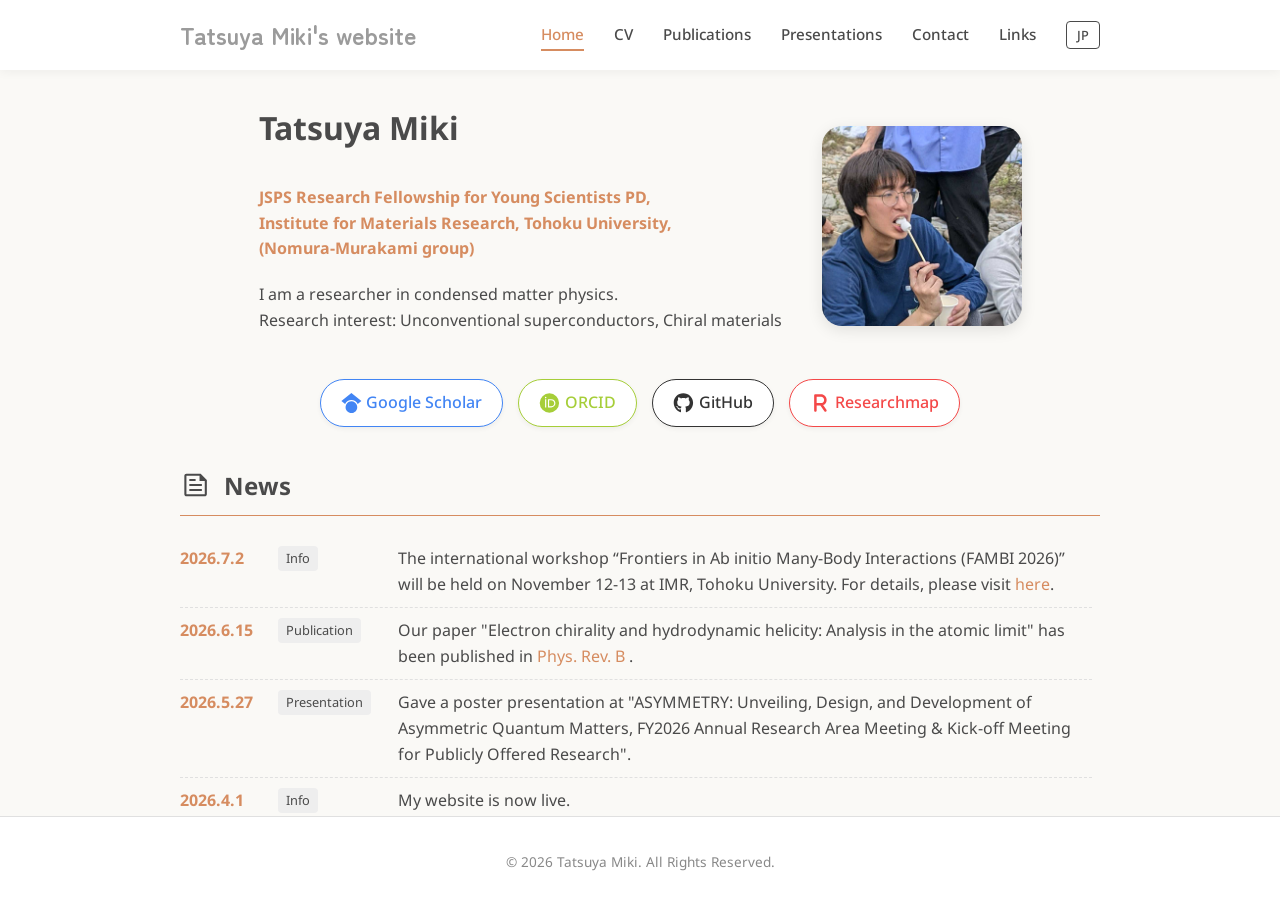
==== index-en.html @ b2141d71 "update profile" ====
<!DOCTYPE html>
<html lang="en">
<head id="head">
    <meta charset="UTF-8">
    <meta name="viewport" content="width=device-width, initial-scale=1.0">
    <meta name="description" content="Website of Tatsuya Miki. Research interest: condensed matter theory, unconventional superconductors, chiral materials.">
    <meta property="og:title" content="Tatsuya Miki's website">
    <meta property="og:description" content="Website of Tatsuya Miki. Research interest: condensed matter theory, unconventional superconductors, chiral materials.">
    <meta property="og:type" content="website">
    <meta property="og:site_name" content="Tatsuya Miki's website">
    <script type="application/ld+json">
    {
        "@context": "https://schema.org",
        "@type": "Person",
        "name": "Tatsuya Miki",
        "alternateName": "三木 健矢",
        "sameAs": [
            "https://scholar.google.co.jp/citations?user=BBQgHcEAAAAJ&hl=ja&oi=ao",
            "https://orcid.org/0009-0005-3010-637X",
            "https://github.com/tatsuyamiki",
            "https://researchmap.jp/tatsuya.miki"
        ]
    }
    </script>
    <script src="assets/js/header.js" defer></script>
    <title>Tatsuya Miki's website</title>
    <link rel="stylesheet" href="assets/css/style.css">
</head>
<body>

    <header class="site-header">
        <div class="container header-container">
            <div class="logo">
                <a href="index-en.html">Tatsuya Miki's website</a>
            </div>
            
            <button class="hamburger" aria-label="Menu">
                <span></span>
                <span></span>
                <span></span>
            </button>

            <nav class="main-nav">
                <ul>
                    <li><a href="index-en.html" class="current">Home</a></li>
                    <li><a href="en/cv.html">CV</a></li>
                    <li><a href="en/publications.html">Publications</a></li>
                    <li><a href="en/presentations.html">Presentations</a></li>
                    <li><a href="en/contact.html">Contact</a></li>
                    <li><a href="en/links.html">Links</a></li>
                    <li class="lang-switch"><a href="index.html">JP</a></li>
                </ul>
            </nav>
        </div>
    </header>

    <main class="container">
        
        <section class="profile-section">
            <div class="profile-text">
                <p class="myname">Tatsuya Miki</p>
                <p class="position">
                    JSPS Research Fellowship for Young Scientists PD, <br>
                    Institute for Materials Research, Tohoku University, <br>
                    <a href="https://www.nomura-lab.imr.tohoku.ac.jp/english/home">
                        (Nomura-Murakami group)
                    </a>
                </p>
                <p class="intro">
                    I am a researcher in condensed matter physics. <br> 
                    Research interest: Unconventional superconductors, Chiral materials
                </p>
            </div>
            
            <div class="profile-image">
                <img src="assets/img/profile.jpg" alt="Profile image" decoding="async" fetchpriority="high">
            </div>
        </section>

        <section>
            <div class="social-links">
                <a href="https://scholar.google.co.jp/citations?user=BBQgHcEAAAAJ" target="_blank" class="btn btn-scholar">
                    <svg xmlns="http://www.w3.org/2000/svg" viewBox="0 0 512 512" class="icon" aria-hidden="true">
                        <!--!Font Awesome Free v7.2.0 by @fontawesome - https://fontawesome.com License - https://fontawesome.com/license/free Copyright 2026 Fonticons, Inc.-->
                        <path d="M390.9 298.5s0 .1 .1 .1c9.2 19.4 14.4 41.1 14.4 64-.1 82.5-66.9 149.4-149.4 149.4S106.7 445.1 106.7 362.7c0-22.9 5.2-44.6 14.4-64 1.7-3.6 3.6-7.2 5.6-10.7 4.4-7.6 9.4-14.7 15-21.3 27.4-32.6 68.5-53.3 114.4-53.3 33.6 0 64.6 11.1 89.6 29.9 9.1 6.9 17.4 14.7 24.8 23.5 5.6 6.6 10.6 13.8 15 21.3 2 3.4 3.8 7 5.5 10.5l-.1-.1zm26.4-18.8c-30.1-58.4-91-98.4-161.3-98.4s-131.2 40-161.3 98.4l-94.7-77 256-202.7 256 202.7-94.7 77.1 0-.1z"/>
                    </svg>
                    Google Scholar
                </a>
                <a href="https://orcid.org/0009-0005-3010-637X" target="_blank" class="btn btn-orcid">
                    <svg xmlns="http://www.w3.org/2000/svg" viewBox="0 0 512 512" class="icon" aria-hidden="true">
                        <!--!Font Awesome Free v7.2.0 by @fontawesome - https://fontawesome.com License - https://fontawesome.com/license/free Copyright 2026 Fonticons, Inc.-->
                        <path d="M294.7 188.2l-45.9 0 0 153.8 47.5 0c67.6 0 83.1-51.3 83.1-76.9 0-41.6-26.5-76.9-84.7-76.9zM256 8a248 248 0 1 0 0 496 248 248 0 1 0 0-496zM175.2 368.8l-29.8 0 0-207.5 29.8 0 0 207.5zM160.3 98.5a19.6 19.6 0 1 1 0 39.2 19.6 19.6 0 1 1 0-39.2zM300 369l-81 0 0-207.7 80.6 0c76.7 0 110.4 54.8 110.4 103.9 0 53.3-41.7 103.9-110 103.9z"/>
                    </svg>
                    ORCID
                </a>
                <a href="https://github.com/tatsuyamiki" target="_blank" class="btn btn-github">
                    <svg xmlns="http://www.w3.org/2000/svg" viewBox="0 0 512 512" class="icon" aria-hidden="true">
                        <!--!Font Awesome Free v7.2.0 by @fontawesome - https://fontawesome.com License - https://fontawesome.com/license/free Copyright 2026 Fonticons, Inc.-->
                        <path d="M173.9 397.4c0 2-2.3 3.6-5.2 3.6-3.3 .3-5.6-1.3-5.6-3.6 0-2 2.3-3.6 5.2-3.6 3-.3 5.6 1.3 5.6 3.6zm-31.1-4.5c-.7 2 1.3 4.3 4.3 4.9 2.6 1 5.6 0 6.2-2s-1.3-4.3-4.3-5.2c-2.6-.7-5.5 .3-6.2 2.3zm44.2-1.7c-2.9 .7-4.9 2.6-4.6 4.9 .3 2 2.9 3.3 5.9 2.6 2.9-.7 4.9-2.6 4.6-4.6-.3-1.9-3-3.2-5.9-2.9zM252.8 8c-138.7 0-244.8 105.3-244.8 244 0 110.9 69.8 205.8 169.5 239.2 12.8 2.3 17.3-5.6 17.3-12.1 0-6.2-.3-40.4-.3-61.4 0 0-70 15-84.7-29.8 0 0-11.4-29.1-27.8-36.6 0 0-22.9-15.7 1.6-15.4 0 0 24.9 2 38.6 25.8 21.9 38.6 58.6 27.5 72.9 20.9 2.3-16 8.8-27.1 16-33.7-55.9-6.2-112.3-14.3-112.3-110.5 0-27.5 7.6-41.3 23.6-58.9-2.6-6.5-11.1-33.3 2.6-67.9 20.9-6.5 69 27 69 27 20-5.6 41.5-8.5 62.8-8.5s42.8 2.9 62.8 8.5c0 0 48.1-33.6 69-27 13.7 34.7 5.2 61.4 2.6 67.9 16 17.7 25.8 31.5 25.8 58.9 0 96.5-58.9 104.2-114.8 110.5 9.2 7.9 17 22.9 17 46.4 0 33.7-.3 75.4-.3 83.6 0 6.5 4.6 14.4 17.3 12.1 100-33.2 167.8-128.1 167.8-239 0-138.7-112.5-244-251.2-244zM105.2 352.9c-1.3 1-1 3.3 .7 5.2 1.6 1.6 3.9 2.3 5.2 1 1.3-1 1-3.3-.7-5.2-1.6-1.6-3.9-2.3-5.2-1zm-10.8-8.1c-.7 1.3 .3 2.9 2.3 3.9 1.6 1 3.6 .7 4.3-.7 .7-1.3-.3-2.9-2.3-3.9-2-.6-3.6-.3-4.3 .7zm32.4 35.6c-1.6 1.3-1 4.3 1.3 6.2 2.3 2.3 5.2 2.6 6.5 1 1.3-1.3 .7-4.3-1.3-6.2-2.2-2.3-5.2-2.6-6.5-1zm-11.4-14.7c-1.6 1-1.6 3.6 0 5.9s4.3 3.3 5.6 2.3c1.6-1.3 1.6-3.9 0-6.2-1.4-2.3-4-3.3-5.6-2z"/>
                    </svg>
                    GitHub
                </a>
                <a href="https://researchmap.jp/tatsuya.miki" target="_blank" class="btn btn-researchmap">
                    <svg xmlns="http://www.w3.org/2000/svg" viewBox="0 0 320 512" class="icon" aria-hidden="true">
                        <!--!Font Awesome Free v7.2.0 by @fontawesome - https://fontawesome.com License - https://fontawesome.com/license/free Copyright 2026 Fonticons, Inc.-->
                        <path d="M32 32C14.3 32 0 46.3 0 64L0 448c0 17.7 14.3 32 32 32s32-14.3 32-32l0-128 95.3 0 102.4 146.4c10.1 14.5 30.1 18 44.6 7.9s18-30.1 7.9-44.6L230.1 309.5C282.8 288.1 320 236.4 320 176 320 96.5 255.5 32 176 32L32 32zM176 256l-112 0 0-160 112 0c44.2 0 80 35.8 80 80s-35.8 80-80 80z"/>
                    </svg>
                    Researchmap
                </a>
            </div>
        </section>

        <section class="news-section">
            <h2>
                <svg xmlns="http://www.w3.org/2000/svg" viewBox="0 -960 960 960" class="icon" aria-hidden="true">
                    <path d="M186.67-120q-27 0-46.84-19.83Q120-159.67 120-186.67v-586.66q0-27 19.83-46.84Q159.67-840 186.67-840h454.66L840-641.33v454.66q0 27-19.83 46.84Q800.33-120 773.33-120H186.67Zm0-66.67h586.66v-419.04H606v-167.62H186.67v586.66Zm92.66-100.66h401.34V-354H279.33v66.67Zm0-318.67H480v-66.67H279.33V-606Zm0 159.33h401.34v-66.66H279.33v66.66Zm-92.66-326.66v167.62-167.62V-186.67v-586.66Z"/>
                </svg>
                News
            </h2>
            <ul class="news-list">
                <!-- <li>
                    <span class="date">20YY.MM.DD</span>
                    <span class="tag"><span class="tag-badge">Publication</span></span>
                    <span class="text">Our paper <a href="https://doi.org/xxx" target="_blank">"title"</a> has been published in XX.</span>
                </li>
                <li>
                    <span class="date">20YY.MM.DD</span>
                    <span class="tag"><span class="tag-badge">Presentation</span></span>
                    <span class="text">Gave a presentation at the XX conference.</span>
                </li>　-->
                <li>
                    <span class="date">2026.7.2</span>
                    <span class="tag"><span class="tag-badge">Info</span></span>
                    <span class="text">The international workshop “Frontiers in Ab initio Many-Body Interactions (FAMBI 2026)” will be held on November 12-13 at IMR, Tohoku University. 
                        For details, please visit 
                        <a href="https://fambi.imr.tohoku.ac.jp" target="_blank" class="news-link">here</a>.
                    </span>
                </li>
                <li>
                    <span class="date">2026.6.15</span>
                    <span class="tag"><span class="tag-badge">Publication</span></span>
                    <span class="text">Our paper "Electron chirality and hydrodynamic helicity: Analysis in the atomic limit" has been published in <a href="https://doi.org/10.1103/ghyy-mynx" target="_blank" class="news-link">Phys. Rev. B
                        </a>.
                    </span>
                </li>
                <li>
                    <span class="date">2026.5.27</span>
                    <span class="tag"><span class="tag-badge">Presentation</span></span>
                    <span class="text">Gave a poster presentation at "ASYMMETRY: Unveiling, Design, and Development of Asymmetric Quantum Matters, FY2026 Annual Research Area Meeting & Kick-off Meeting for Publicly Offered Research".</span>
                </li>
                <li>
                    <span class="date">2026.4.1</span>
                    <span class="tag"><span class="tag-badge">Info</span></span>
                    <span class="text">My website is now live.</span>
                </li>
                <!-- <li>
                    <span class="date">~20YY.X.X</span> 
                    <span class="tag"><span class="tag-badge">Link</span></span>
                    <span class="text"><a href="en/archive.html" class="news-link"></span>News archive</a></span>.
                </li> -->
            </ul>
        </section>

    </main>

    <footer>
        <div class="container">
            <p>&copy; 2026 Tatsuya Miki. All Rights Reserved.</p>
        </div>
    </footer>

    <script src="assets/js/script.js"></script>
</body>
</html>
---- assets/css/style.css ----
:root {
    --bg-color: #faf9f6;
    --text-color: #4a4a4a;
    --accent-color: #d68c60;
    --nav-bg: #ffffff;
    --link-hover: #b56b42;
    --border-color: #e0e0e0;
}

/* default */
body {
    font-family: 'Noto Sans', 'Noto Sans JP', sans-serif;
    background-color: var(--bg-color);
    color: var(--text-color);
    margin: 0;
    line-height: 1.6;
    display: flex;
    flex-direction: column;
    min-height: 100vh;
    overflow-x: hidden;
}

a {
    text-decoration: none;
    color: var(--text-color);
    transition: color 0.3s;
}

a:hover {
    color: var(--accent-color);
}

ul {
    list-style: none;
    padding: 0;
    margin: 0;
}

svg.icon {
  fill: currentcolor;
  height: 1.25em;
  margin-right: 0.3em;
  overflow: hidden;
  vertical-align: -0.23em;
  width: 1.3em;
  flex-shrink: 0;
}

/* container for layout */
.container {
    box-sizing: border-box;
    max-width: 960px;
    margin: 0 auto;
    padding: 0 20px;
}

/* header */
.site-header {
    background-color: var(--nav-bg);
    box-shadow: 0 2px 10px rgba(0,0,0,0.05);
    position: sticky;
    top: 0;
    z-index: 1000;
}

.header-container {
    display: flex;
    justify-content: space-between;
    align-items: center;
    height: 70px;
}

.logo a {
    font-size: 1.5rem;
    font-weight: 700;
    letter-spacing: 0em;
    color: #9b9b9b;
    font-family: "Zen Maru Gothic", sans-serif;
}

/* navigation （desktop） */
.main-nav ul {
    display: flex;
    gap: 30px;
}

.main-nav a {
    font-size: 0.95rem;
    font-weight: 500;
}

.main-nav a.current {
    color: var(--accent-color);
    border-bottom: 2px solid var(--accent-color);
    padding-bottom: 5px;
}

.lang-switch a {
    border: 1px solid var(--text-color);
    padding: 4px 10px;
    border-radius: 4px;
    font-size: 0.8rem;
}

.lang-switch a:hover {
    background-color: var(--text-color);
    color: #fff;
}

/* hamburger */
.hamburger {
    display: none;
    background: none;
    border: none;
    cursor: pointer;
}

.hamburger span {
    display: block;
    width: 25px;
    height: 3px;
    background-color: var(--text-color);
    margin: 5px 0;
    transition: 0.3s;
}

/* main contents */
main {
    flex: 1;
    padding-top: 60px;
    padding-bottom: 60px;
}

.page-content {
    display: block;
    width: 100%;
    text-align: left;
}

.page-content > h1 {
    display: inline-block;
    margin: 40px 0 30px;
}

.page-content > section {
    display: block;
    width: 100%;
}

h1 {
  position: relative;
  display: inline-block;
  font-size: 2.0rem;
  padding: 0 0.5rem;
  z-index: 1;
  max-width: 100%;
}

h1::before {
  content: "";
  position: absolute;
  bottom: 8px;
  left: 0;
  width: 100%;
  height: 10px;
  background: var(--accent-color);
  z-index: -1;
  transform: rotate(-1deg);
  opacity: 0.7;
}

h2 {
    display: block;
    width: 100%;
    border-bottom: 1px solid var(--accent-color);
    padding-bottom: 10px;
    font-size: 1.5rem;
    margin-top: 40px;
}

/* toppage： profile */
.myname {
    color: var(--text-color);
    font-size: 2em;
    font-weight: bold;
}


.position {
    font-weight: bold;
    color: var(--accent-color);
    margin-bottom: 20px;
}

.position a {
    font-weight: inherit;
    color: inherit;
    margin-bottom: inherit;
}

.profile-section {
    display: flex;
    align-items: center;
    gap: 40px;
    justify-content: center;
}

.profile-image {
    margin-top: 40px;
}

.profile-image img {
    width: 200px;
    height: 200px;
    object-fit: cover;
    border-radius: 10%;
    box-shadow: 0 4px 15px rgba(0,0,0,0.1);
}

/* social links */
.social-links {
    margin-top: 30px;
    display: flex;
    gap: 15px;
    flex-wrap: wrap;
    justify-content: center;
}

.btn {
    display: inline-flex;
    align-items: center;
    padding: 10px 20px;
    border-radius: 30px;
    background-color: #fff;
    border: 1px solid var(--border-color);
    font-weight: 500;
    font-size: 1.0rem;
    transition: all 0.3s ease;
    box-shadow: 0 2px 5px rgba(0,0,0,0.05);
}

.btn:hover {
    transform: translateY(-2px);
    box-shadow: 0 4px 10px rgba(0,0,0,0.1);
}

.btn-scholar { color: #4285F4; border-color: #4285F4; }
.btn-orcid { color: #A6CE39; border-color: #A6CE39; }
.btn-github { color: #333; border-color: #333; }
.btn-researchmap { color: #f44848; border-color: #f44848; }

.btn-scholar:hover { color: #ffffff; border-color: #ffffff; background-color: #4285F4}
.btn-orcid:hover { color: #ffffff; border-color: #ffffff; background-color: #A6CE39}
.btn-github:hover { color: #ffffff; border-color: #ffffff; background-color: #333}
.btn-researchmap:hover { color: #ffffff; border-color: #ffffff; background-color: #f44848}

/* news */
.news-list {
    max-height: 280px;
    overflow-y: auto;
    padding-right: 8px;
}

.news-list li {
    padding: 10px 0;
    border-bottom: 1px dashed var(--border-color);
    display: flex;
    align-items: flex-start;
}

.news-list .date {
    width: 5.5em;
    font-weight: bold;
    margin-right: 10px;
    color: var(--accent-color);
}

.news-list .tag {
  width: 7.5em;
  flex-shrink: 0;
}

.news-list .tag-badge {
  display: inline-block;
  white-space: nowrap;
  vertical-align: top;
  background-color: #eee;
  padding: 2px 8px;
  border-radius: 4px;
  font-size: 0.8rem;
}

.news-list .text {
  flex: 1;
  min-width: 0;
}

.news-list .news-link {
    color: var(--accent-color);
}

/* table style (CV...etc) */
.cv-table {
    width: 98%;
    border-collapse: collapse;
}

.cv-table th, .cv-table td {
    padding: 12px 15px;
    text-align: left;
    border-bottom: 1px solid var(--border-color);
}

.cv-table th {
    width: 190px;
    color: var(--accent-color);
    font-weight: bold;
}

/* footer */
footer {
    background-color: var(--nav-bg);
    text-align: center;
    padding: 20px 0;
    font-size: 0.85rem;
    color: #888;
    border-top: 1px solid var(--border-color);
}


/* ---　　Publications --- */

.pub-list {
    padding-left: 2em;
    list-style: none;
}

.pub-list li {
    position: relative;
    margin-bottom: 15px;
    padding-left: 1.3em;
    text-indent: -0.1em;
}

.pub-list li::before {
    content: "■";
    position: absolute;
    left: 0;
    top: 1.2em;
    transform: translateY(-50%);
    color: var(--accent-color);
    font-size: 0.6em;
}

.pub-img {
    margin-left: 1em;
    margin-bottom: 0.5em;
}

/* visual emphasis (bold, highlight, etc.) */
.pub-list strong {
    color: var(--text-color);
    text-decoration: underline;
    text-decoration-color: var(--accent-color);
}

.pub-list a {
    color: #dc814c
}

.pub-main {
    display: inline;
}

.bibtex-tools {
    margin-left: 10px;
    display: inline-flex;
    gap: 8px;
    vertical-align: middle;
}

.bibtex-btn {
    font-size: 0.8rem;
    padding: 3px 8px;
    border: 1px solid #6e6868;
    background: #f7f6f4;
    color: #6e6868;
    border-radius: 8px;
    cursor: pointer;
    transition: background-color 0.2s, color 0.2s, border-color 0.2s;
}

.bibtex-btn:hover {
    background: var(--accent-color);
    color: #fff;
    border-color: var(--accent-color);
}

.bibtex-copy {
    font-size: 0.75rem;
    padding: 3px 8px;
    border: 1px solid #cfcfcf;
    background: #f5f5f5;
    color: #333;
    border-radius: 6px;
    cursor: pointer;
    box-shadow: 0 1px 0 rgba(0,0,0,0.06);
    letter-spacing: 0.02em;
    text-transform: none;
    transition: background-color 0.2s, color 0.2s, border-color 0.2s, box-shadow 0.2s, transform 0.15s;
}

.bibtex-copy:hover {
    background: #e9e9e9;
    border-color: #bdbdbd;
}

.bibtex-copy:active {
    transform: translateY(0);
    box-shadow: 0 0 0 rgba(0,0,0,0);
}

.bibtex-copy::before {
    content: "";
    display: inline-block;
    width: 12px;
    height: 12px;
    margin-right: 6px;
    vertical-align: -1px;
    background-color: currentColor;
    mask: url("data:image/svg+xml;utf8,<svg xmlns='http://www.w3.org/2000/svg' viewBox='0 0 24 24'><path d='M16 1H8a2 2 0 0 0-2 2v2H5a2 2 0 0 0-2 2v14a2 2 0 0 0 2 2h10a2 2 0 0 0 2-2v-2h2a2 2 0 0 0 2-2V5l-5-4ZM7 3a1 1 0 0 1 1-1h7v3h-8V3Zm9 18a1 1 0 0 1-1 1H5a1 1 0 0 1-1-1V7a1 1 0 0 1 1-1h1v12a2 2 0 0 0 2 2h8v1Zm3-4a1 1 0 0 1-1 1H8a1 1 0 0 1-1-1V6h9l3 3v8Z'/></svg>") no-repeat center / contain;
    -webkit-mask: url("data:image/svg+xml;utf8,<svg xmlns='http://www.w3.org/2000/svg' viewBox='0 0 24 24'><path d='M16 1H8a2 2 0 0 0-2 2v2H5a2 2 0 0 0-2 2v14a2 2 0 0 0 2 2h10a2 2 0 0 0 2-2v-2h2a2 2 0 0 0 2-2V5l-5-4ZM7 3a1 1 0 0 1 1-1h7v3h-8V3Zm9 18a1 1 0 0 1-1 1H5a1 1 0 0 1-1-1V7a1 1 0 0 1 1-1h1v12a2 2 0 0 0 2 2h8v1Zm3-4a1 1 0 0 1-1 1H8a1 1 0 0 1-1-1V6h9l3 3v8Z'/></svg>") no-repeat center / contain;
}

.bibtex-block {
    margin: 0.4em 0 0.6em;
    padding: 1.4em 0.8em 0.6em;
    background: #fff;
    border: 1px dashed var(--border-color);
    border-radius: 6px;
    white-space: pre-wrap;
    font-family: "Noto Sans", sans-serif;
    font-size: 0.85rem;
    color: #333;
    position: relative;
}

.bibtex-block .bibtex-copy {
    position: absolute;
    top: 8px;
    right: 8px;
    padding: 3px 8px;
    font-size: 0.75rem;
}

.bibtex-copy.is-copied {
    background: #3a8f4e;
    border-color: #3a8f4e;
    color: #fff;
}

.bibtex-copy.is-failed {
    background: #c94b4b;
    border-color: #c94b4b;
    color: #fff;
}

/* --- Access --- */
.page-content > .access-info {
    margin-bottom: 40px;
    display: grid;
    grid-template-columns: 1fr 1fr;
    gap: 40px;
    align-items: start;
}

.contact-box {
    min-width: 0;
}

.address-box {
    min-width: 0;
}

.access-info h3 {
    display: flex;
    align-items: center;
    margin: 0 0 12px;
    font-size: 1.5rem;
    font-weight: 600;
}

.access-info p {
    margin: 0 0 12px;
    font-size: 1rem;
    overflow-wrap: normal;
}

.en-address {
    margin-top: 10px;
    color: #666;
    font-size: 0.9rem;
}

.lab-name {
    margin-bottom: 8px;
}

.email-address {
    display: flex;
    flex-wrap: wrap;
    align-items: center;
    gap: 0.15em;
}

/* map */
.map-container {
    position: relative;
    grid-column: 1 / -1;
    min-width: 0;
    width: 100%;
    max-width: 100%;
    padding-bottom: 56.25%; /* aspect ratio 16:9 */
    height: 0;
    overflow: hidden;
    border-radius: 8px;
    box-shadow: 0 2px 10px rgba(0,0,0,0.1);
}

.map-container iframe {
    display: block;
    position: absolute;
    top: 0;
    left: 0;
    width: 100%;
    max-width: 100%;
    height: 100%;
    border: 0;
}

/* --- Links --- */

.links {
    width: 100%;
}

.links a:hover{
    color: var(--accent-color);
}

.links li {
    margin-bottom: 10px;
    position: relative;
    padding-left: 15px;
    width: 100%;
}

.links li::before {
    content: "•";
    color: var(--accent-color);
    position: absolute;
    left: 0;
    top: 0;
}

/* gallery */
.gallery-grid {
    display: grid;
    grid-template-columns: repeat(auto-fill, minmax(250px, 1fr));
    gap: 15px;
}

.gallery-grid img {
    width: 100%;
    height: auto;
    border-radius: 4px;
    transition: opacity 0.3s;
}

.gallery-grid img:hover {
    opacity: 0.8;
}

/* --- Responsive design for mobile devices --- */
@media (max-width: 960px) {
    .hamburger {
        display: block;
        z-index: 2000;
    }

    .main-nav {
        position: fixed;
        top: 0;
        right: 0;
        width: 70%;
        height: 100vh;
        background-color: var(--bg-color);
        box-shadow: -2px 0 10px rgba(0,0,0,0.1);
        transform: translateX(100%);
        transition: transform 0.3s;
        padding-top: 80px;
        z-index: 1500;
    }

    .main-nav.active {
        transform: translateX(0);
    }

    .main-nav ul {
        flex-direction: column;
        align-items: center;
        gap: 20px;
    }

    .profile-image {
        margin-right: 0;
    }

    .profile-section {
        flex-direction: column-reverse;
        text-align: center;
        gap: 20px;
    }

    .myname {
        font-size:25px;
    }

    h1 {
        font-size: 1.8rem;
    }

    h2 {
        font-size: 1.3rem;
    }

    .social-links {
        justify-content: center;
    }

    .news-list {
        max-height: 240px;
    }
    
    .cv-table th, .cv-table td {
        display: block;
        width: 100%;
    }
    
    .cv-table th {
        border-bottom: none;
        padding-bottom: 0;
    }

    .page-content > .access-info {
        grid-template-columns: 1fr;
        gap: 24px;
    }

    .contact-box,
    .address-box {
        width: 100%;
    }

    .contact-box p,
    .address-box p {
        padding-left: 15px;
    }

    .en-address {
        overflow-wrap: anywhere;
    }

}
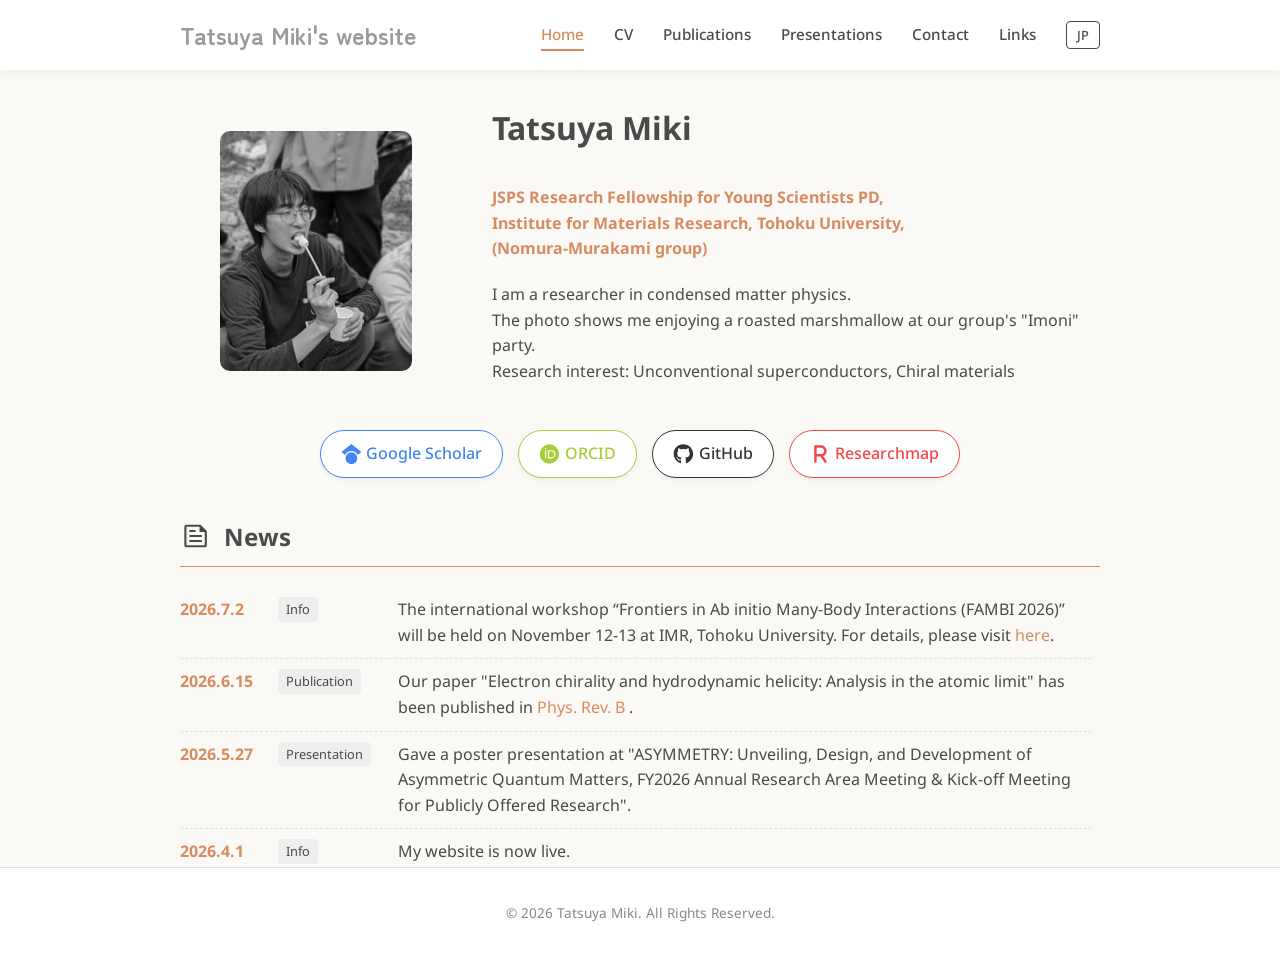
==== commit 958257cf: "modified profile" ====
--- a/index-en.html
+++ b/index-en.html
@@ -57,6 +57,9 @@
     <main class="container">
         
         <section class="profile-section">
+            <div class="profile-image">
+                <img src="assets/img/profile.jpg" alt="Profile image" decoding="async" fetchpriority="high">
+            </div>
             <div class="profile-text">
                 <p class="myname">Tatsuya Miki</p>
                 <p class="position">
@@ -68,12 +71,9 @@
                 </p>
                 <p class="intro">
                     I am a researcher in condensed matter physics. <br> 
+                    The photo shows me enjoying a roasted marshmallow at our group's "Imoni" party.<br>
                     Research interest: Unconventional superconductors, Chiral materials
                 </p>
-            </div>
-            
-            <div class="profile-image">
-                <img src="assets/img/profile.jpg" alt="Profile image" decoding="async" fetchpriority="high">
             </div>
         </section>
 
--- a/assets/css/style.css
+++ b/assets/css/style.css
@@ -201,20 +201,18 @@
 .profile-section {
     display: flex;
     align-items: center;
-    gap: 40px;
-    justify-content: center;
+    gap: 80px;
+    margin-left: 40px;
+}
+
+.profile-image img {
+    width: 100%;
+    border-radius: 10px;
 }
 
 .profile-image {
+    width: 200px;
     margin-top: 40px;
-}
-
-.profile-image img {
-    width: 200px;
-    height: 200px;
-    object-fit: cover;
-    border-radius: 10%;
-    box-shadow: 0 4px 15px rgba(0,0,0,0.1);
 }
 
 /* social links */
@@ -617,8 +615,8 @@
     }
 
     .profile-section {
-        flex-direction: column-reverse;
-        text-align: center;
+        flex-direction: column;
+        text-align: left;
         gap: 20px;
     }
 
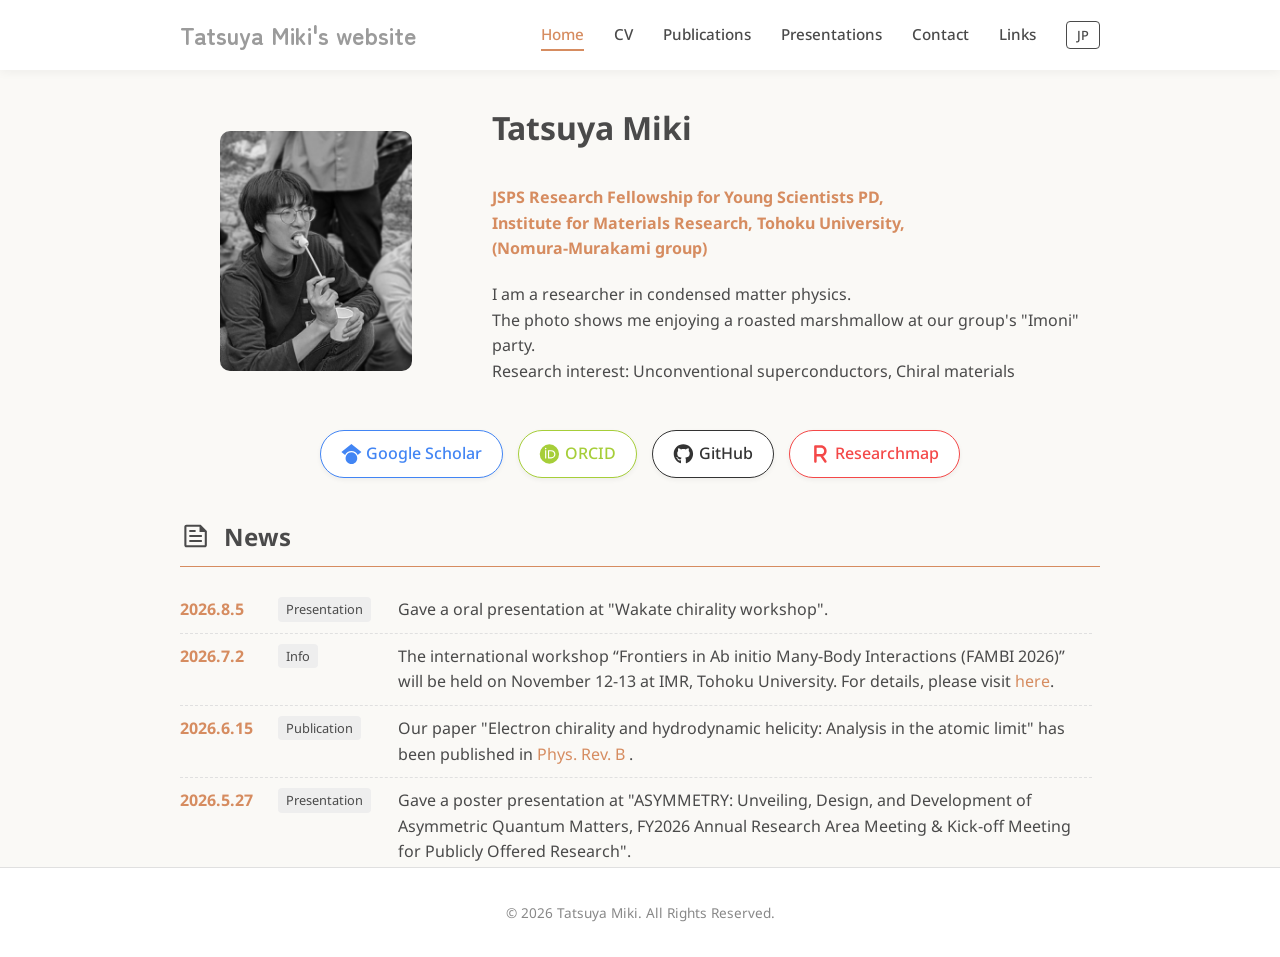
==== commit 4ce69210: "update presentation" ====
--- a/index-en.html
+++ b/index-en.html
@@ -129,6 +129,11 @@
                     <span class="text">Gave a presentation at the XX conference.</span>
                 </li>　-->
                 <li>
+                    <span class="date">2026.8.5</span>
+                    <span class="tag"><span class="tag-badge">Presentation</span></span>
+                    <span class="text">Gave a oral presentation at "Wakate chirality workshop".</span>
+                </li>
+                <li>
                     <span class="date">2026.7.2</span>
                     <span class="tag"><span class="tag-badge">Info</span></span>
                     <span class="text">The international workshop “Frontiers in Ab initio Many-Body Interactions (FAMBI 2026)” will be held on November 12-13 at IMR, Tohoku University. 
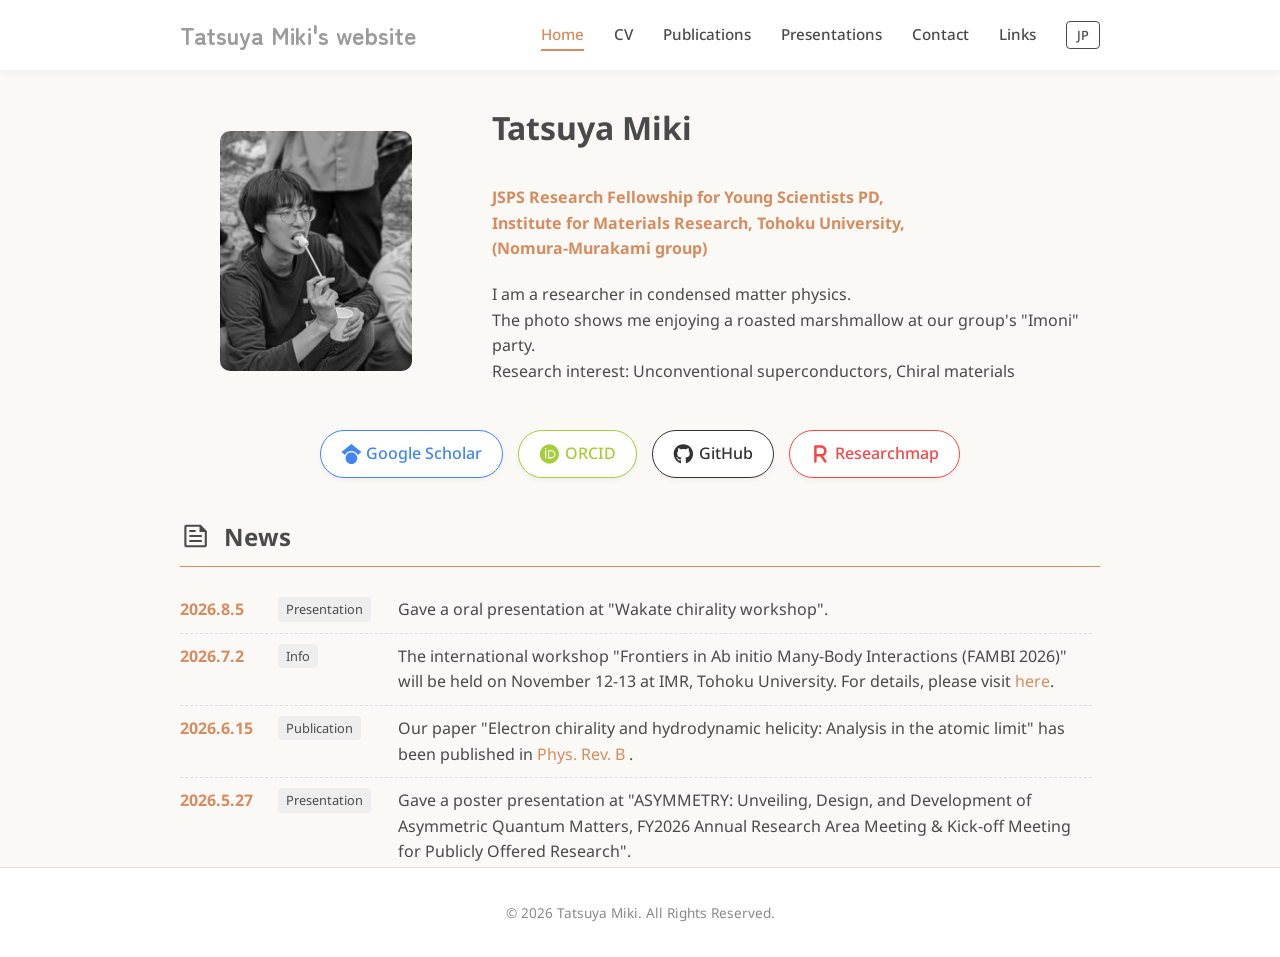
==== commit cd79f6db: "update presentation" ====
--- a/index-en.html
+++ b/index-en.html
@@ -136,7 +136,7 @@
                 <li>
                     <span class="date">2026.7.2</span>
                     <span class="tag"><span class="tag-badge">Info</span></span>
-                    <span class="text">The international workshop “Frontiers in Ab initio Many-Body Interactions (FAMBI 2026)” will be held on November 12-13 at IMR, Tohoku University. 
+                    <span class="text">The international workshop "Frontiers in Ab initio Many-Body Interactions (FAMBI 2026)" will be held on November 12-13 at IMR, Tohoku University. 
                         For details, please visit 
                         <a href="https://fambi.imr.tohoku.ac.jp" target="_blank" class="news-link">here</a>.
                     </span>
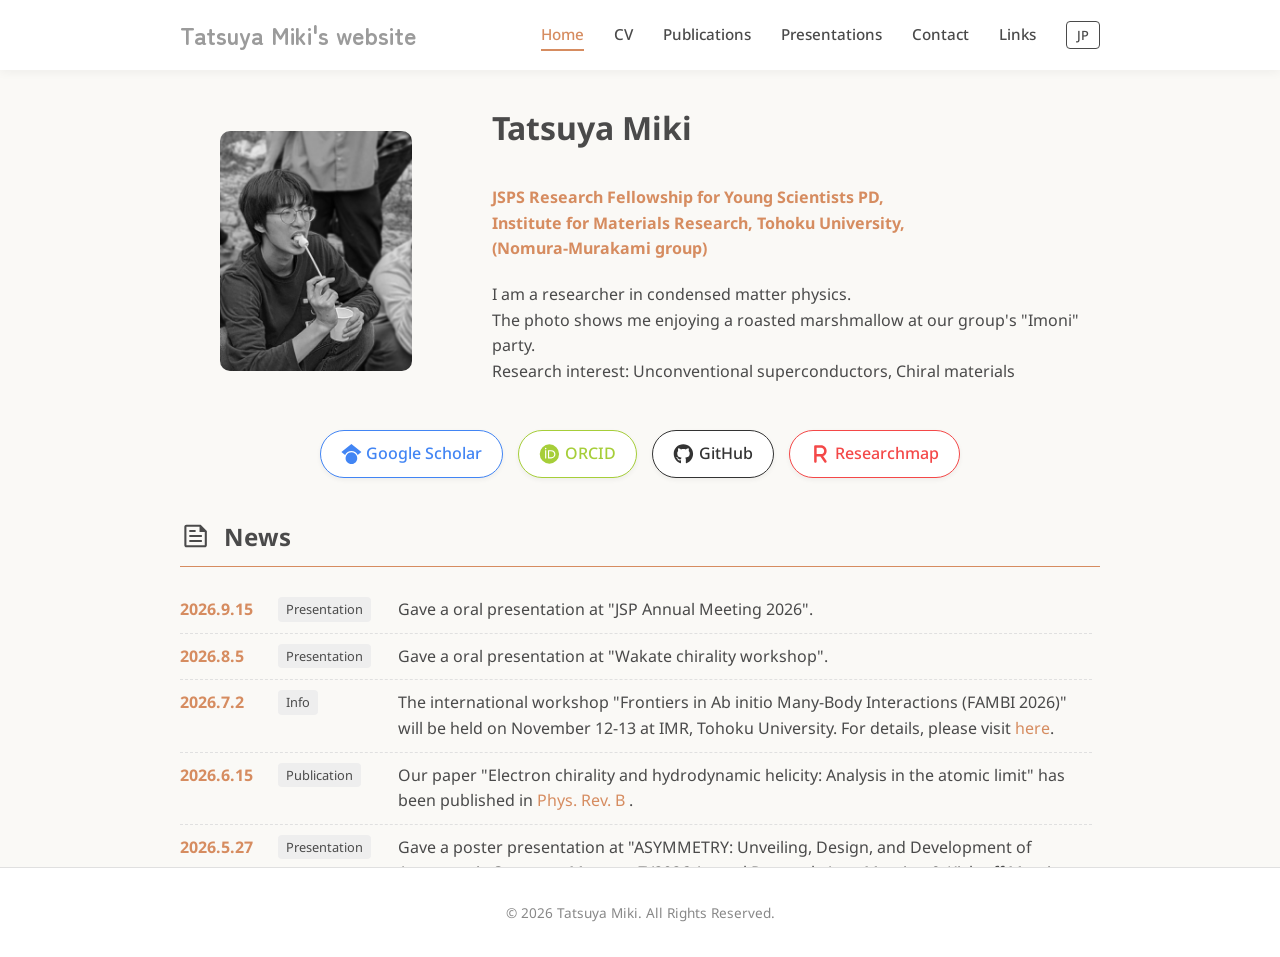
==== commit 792c9d14: "update presentation" ====
--- a/index-en.html
+++ b/index-en.html
@@ -129,6 +129,11 @@
                     <span class="text">Gave a presentation at the XX conference.</span>
                 </li>　-->
                 <li>
+                    <span class="date">2026.9.15</span>
+                    <span class="tag"><span class="tag-badge">Presentation</span></span>
+                    <span class="text">Gave a oral presentation at "JSP Annual Meeting 2026".</span>
+                </li>
+                <li>
                     <span class="date">2026.8.5</span>
                     <span class="tag"><span class="tag-badge">Presentation</span></span>
                     <span class="text">Gave a oral presentation at "Wakate chirality workshop".</span>
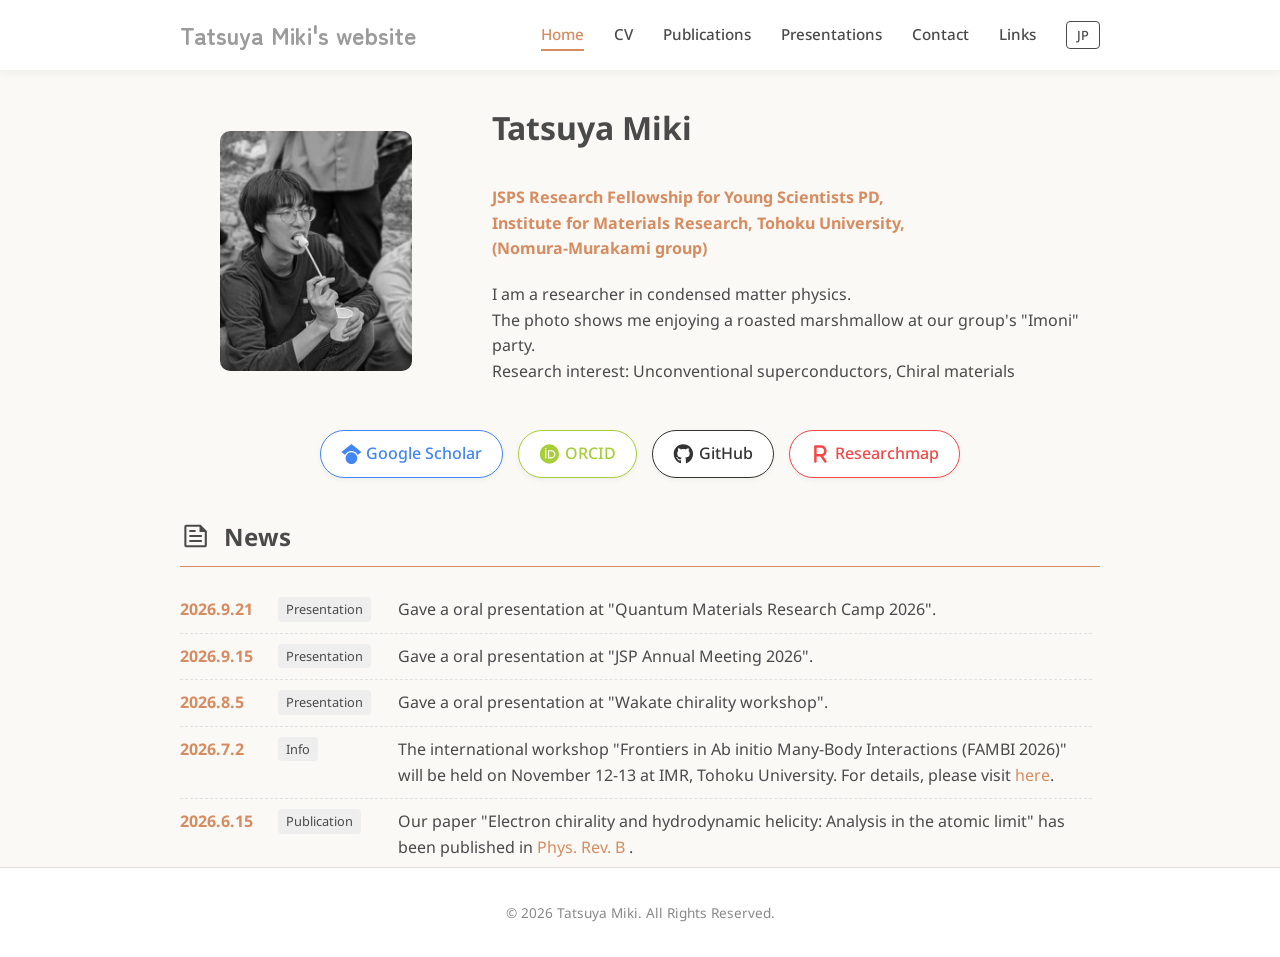
==== commit e206a514: "update presentation" ====
--- a/index-en.html
+++ b/index-en.html
@@ -129,6 +129,11 @@
                     <span class="text">Gave a presentation at the XX conference.</span>
                 </li>　-->
                 <li>
+                    <span class="date">2026.9.21</span>
+                    <span class="tag"><span class="tag-badge">Presentation</span></span>
+                    <span class="text">Gave a oral presentation at "Quantum Materials Research Camp 2026".</span>
+                </li>
+                <li>
                     <span class="date">2026.9.15</span>
                     <span class="tag"><span class="tag-badge">Presentation</span></span>
                     <span class="text">Gave a oral presentation at "JSP Annual Meeting 2026".</span>
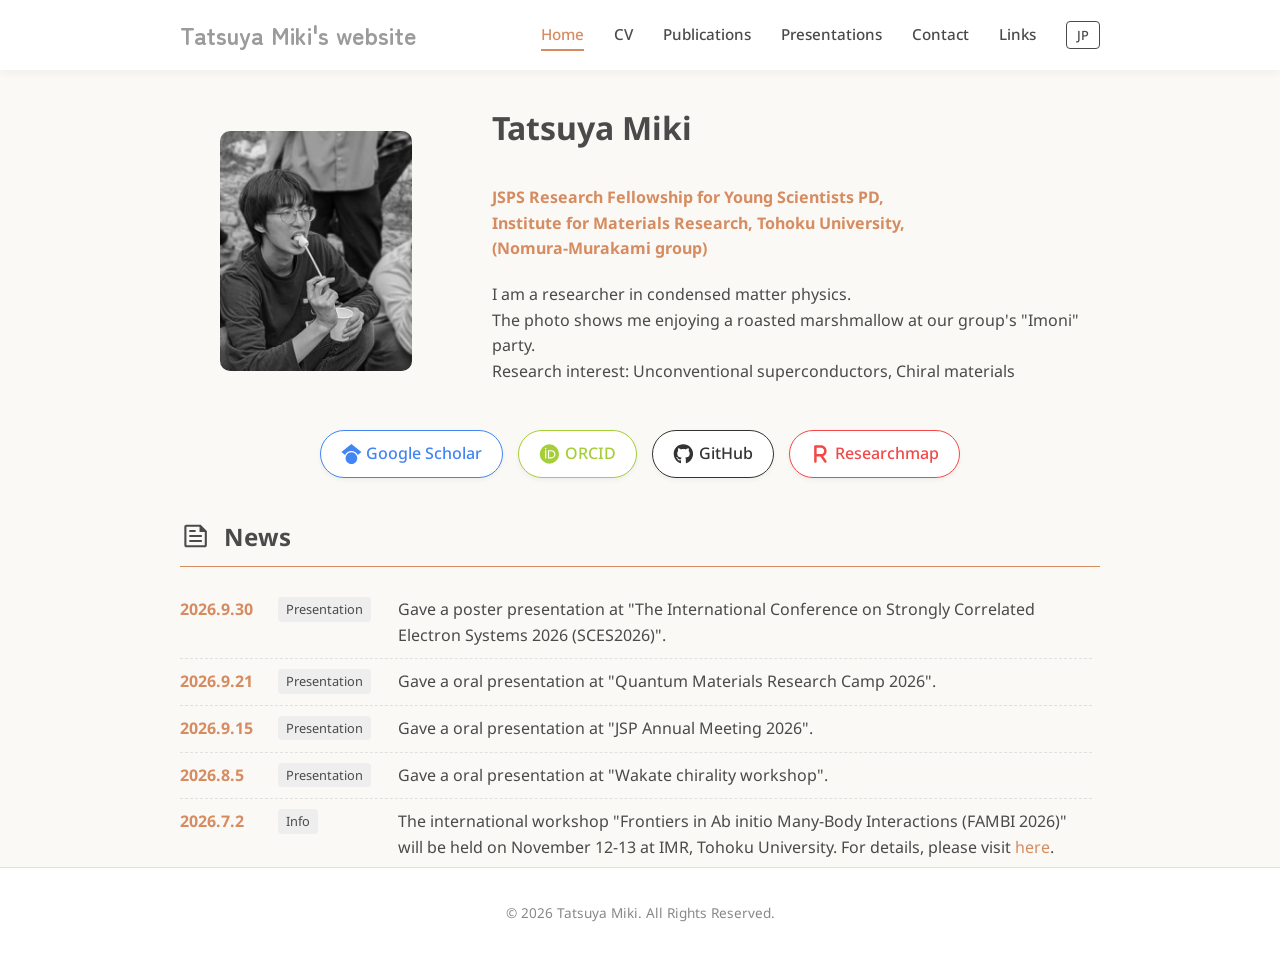
==== commit 7e5a3757: "update presentation" ====
--- a/index-en.html
+++ b/index-en.html
@@ -129,6 +129,11 @@
                     <span class="text">Gave a presentation at the XX conference.</span>
                 </li>　-->
                 <li>
+                    <span class="date">2026.9.30</span>
+                    <span class="tag"><span class="tag-badge">Presentation</span></span>
+                    <span class="text">Gave a poster presentation at "The International Conference on Strongly Correlated Electron Systems 2026 (SCES2026)".</span>
+                </li>
+                <li>
                     <span class="date">2026.9.21</span>
                     <span class="tag"><span class="tag-badge">Presentation</span></span>
                     <span class="text">Gave a oral presentation at "Quantum Materials Research Camp 2026".</span>
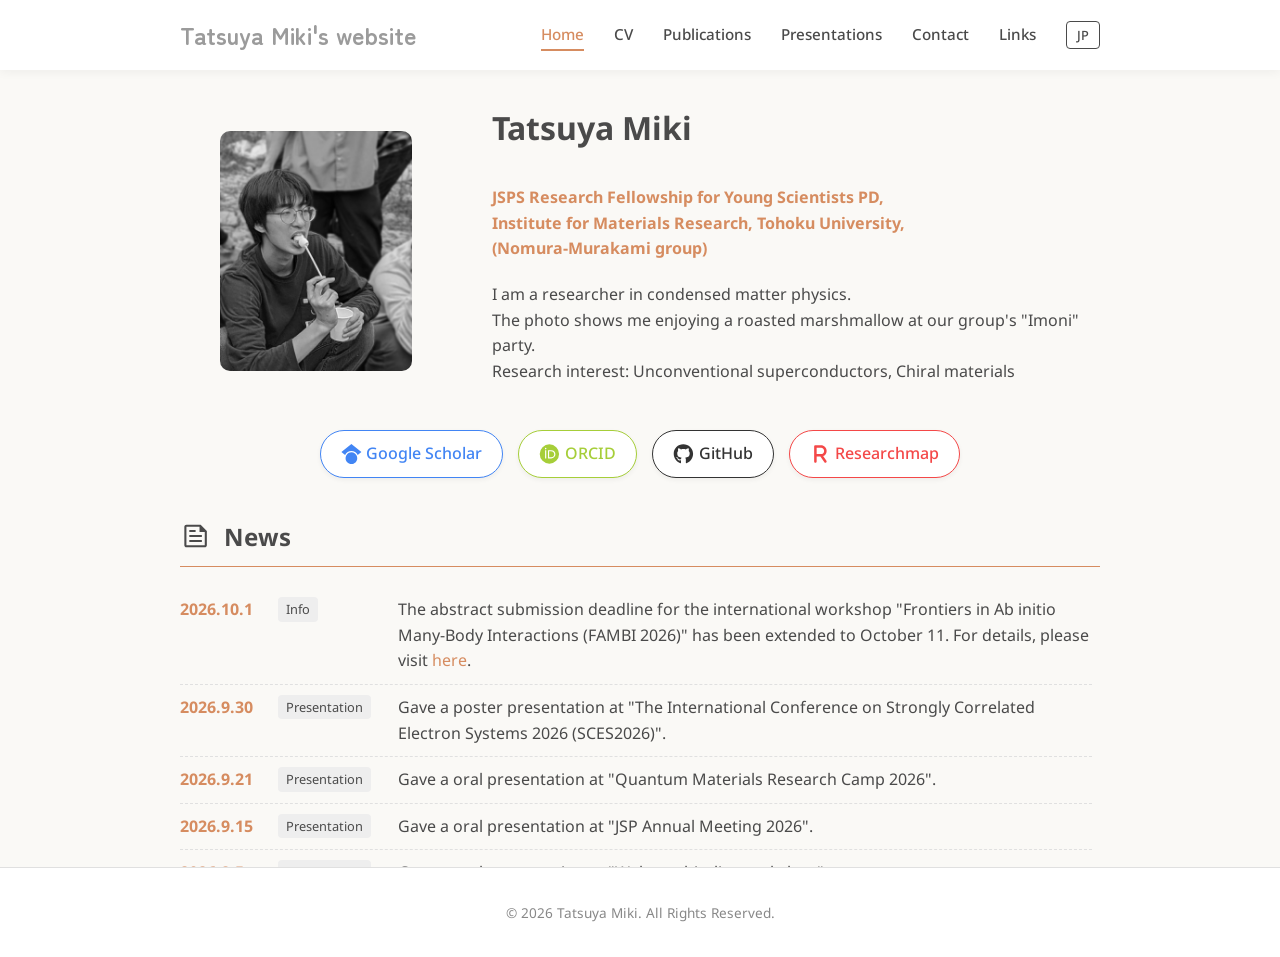
==== commit 2646ffb1: "update infomation" ====
--- a/index-en.html
+++ b/index-en.html
@@ -129,6 +129,14 @@
                     <span class="text">Gave a presentation at the XX conference.</span>
                 </li>　-->
                 <li>
+                    <span class="date">2026.10.1</span>
+                    <span class="tag"><span class="tag-badge">Info</span></span>
+                    <span class="text">The abstract submission deadline for the international workshop "Frontiers in Ab initio Many-Body Interactions (FAMBI 2026)" has been extended to October 11. 
+                        For details, please visit 
+                        <a href="https://fambi.imr.tohoku.ac.jp" target="_blank" class="news-link">here</a>.
+                    </span>
+                </li>
+                <li>
                     <span class="date">2026.9.30</span>
                     <span class="tag"><span class="tag-badge">Presentation</span></span>
                     <span class="text">Gave a poster presentation at "The International Conference on Strongly Correlated Electron Systems 2026 (SCES2026)".</span>
